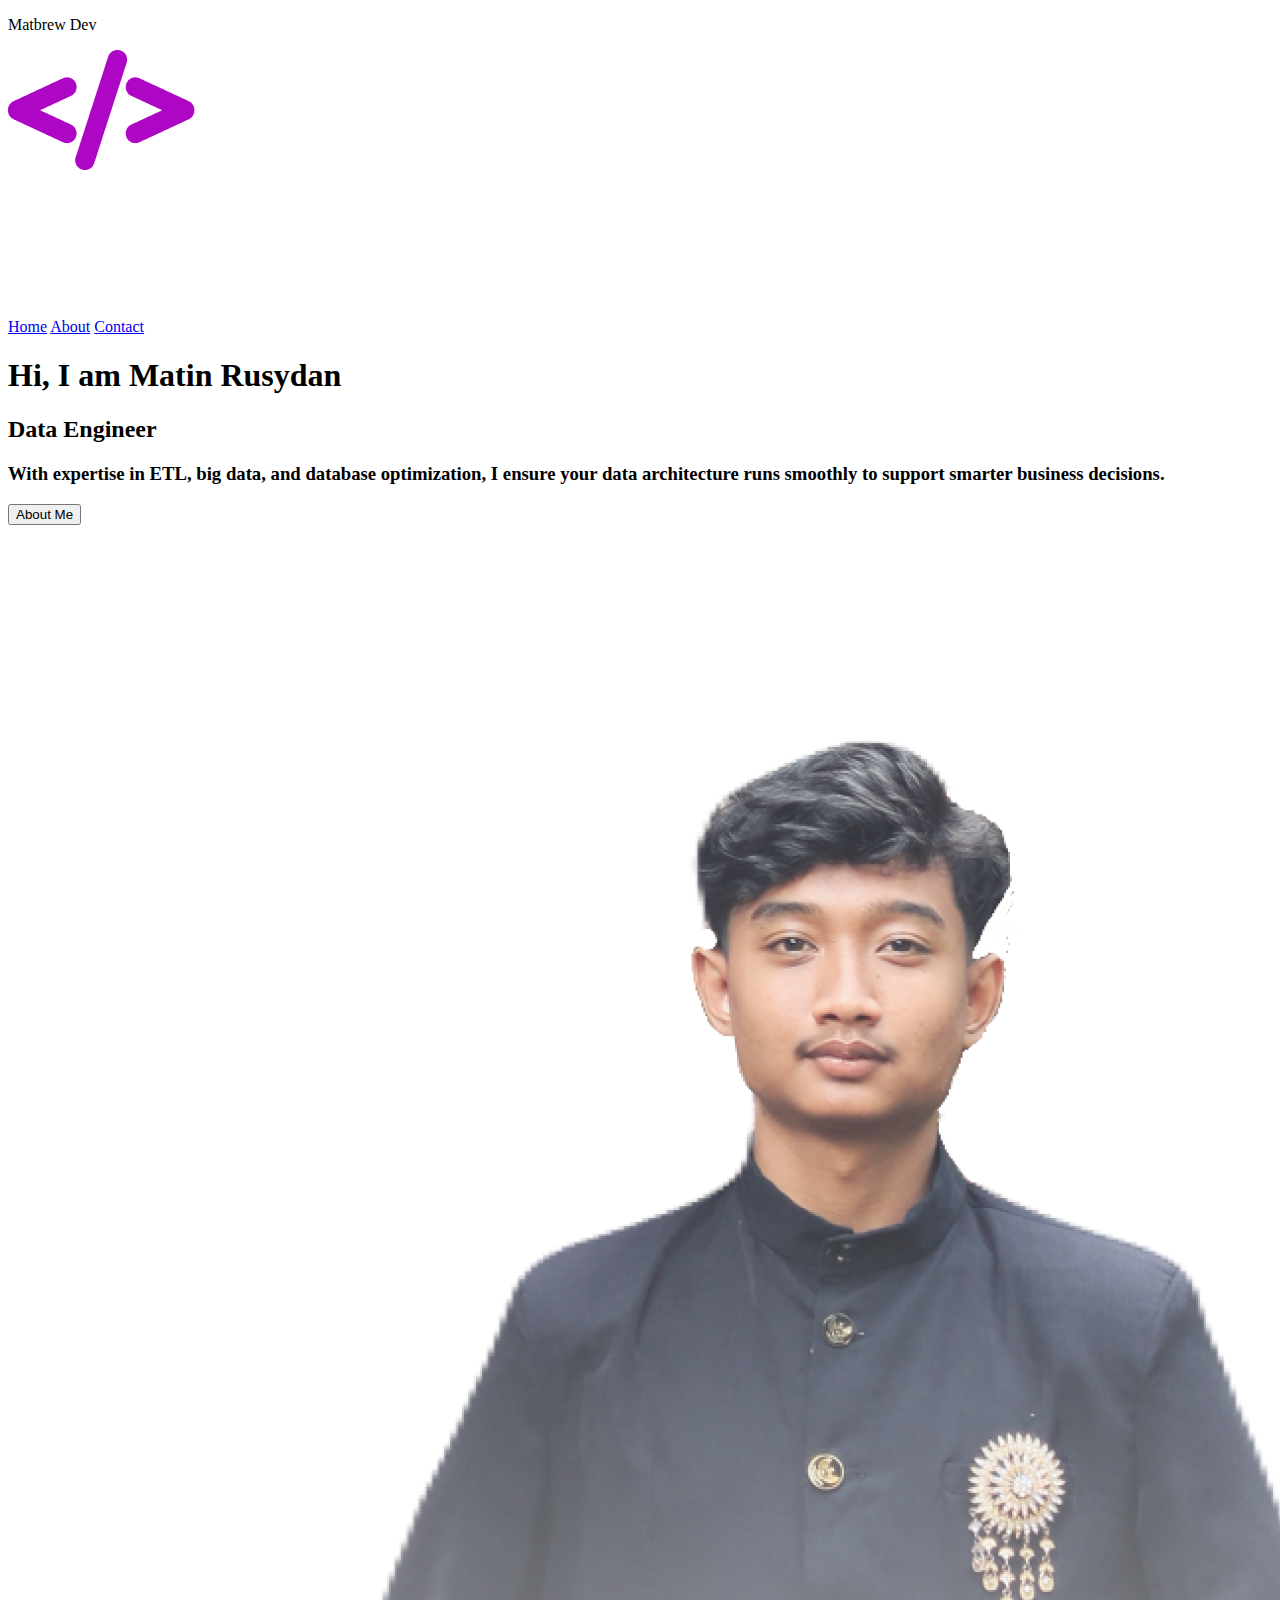
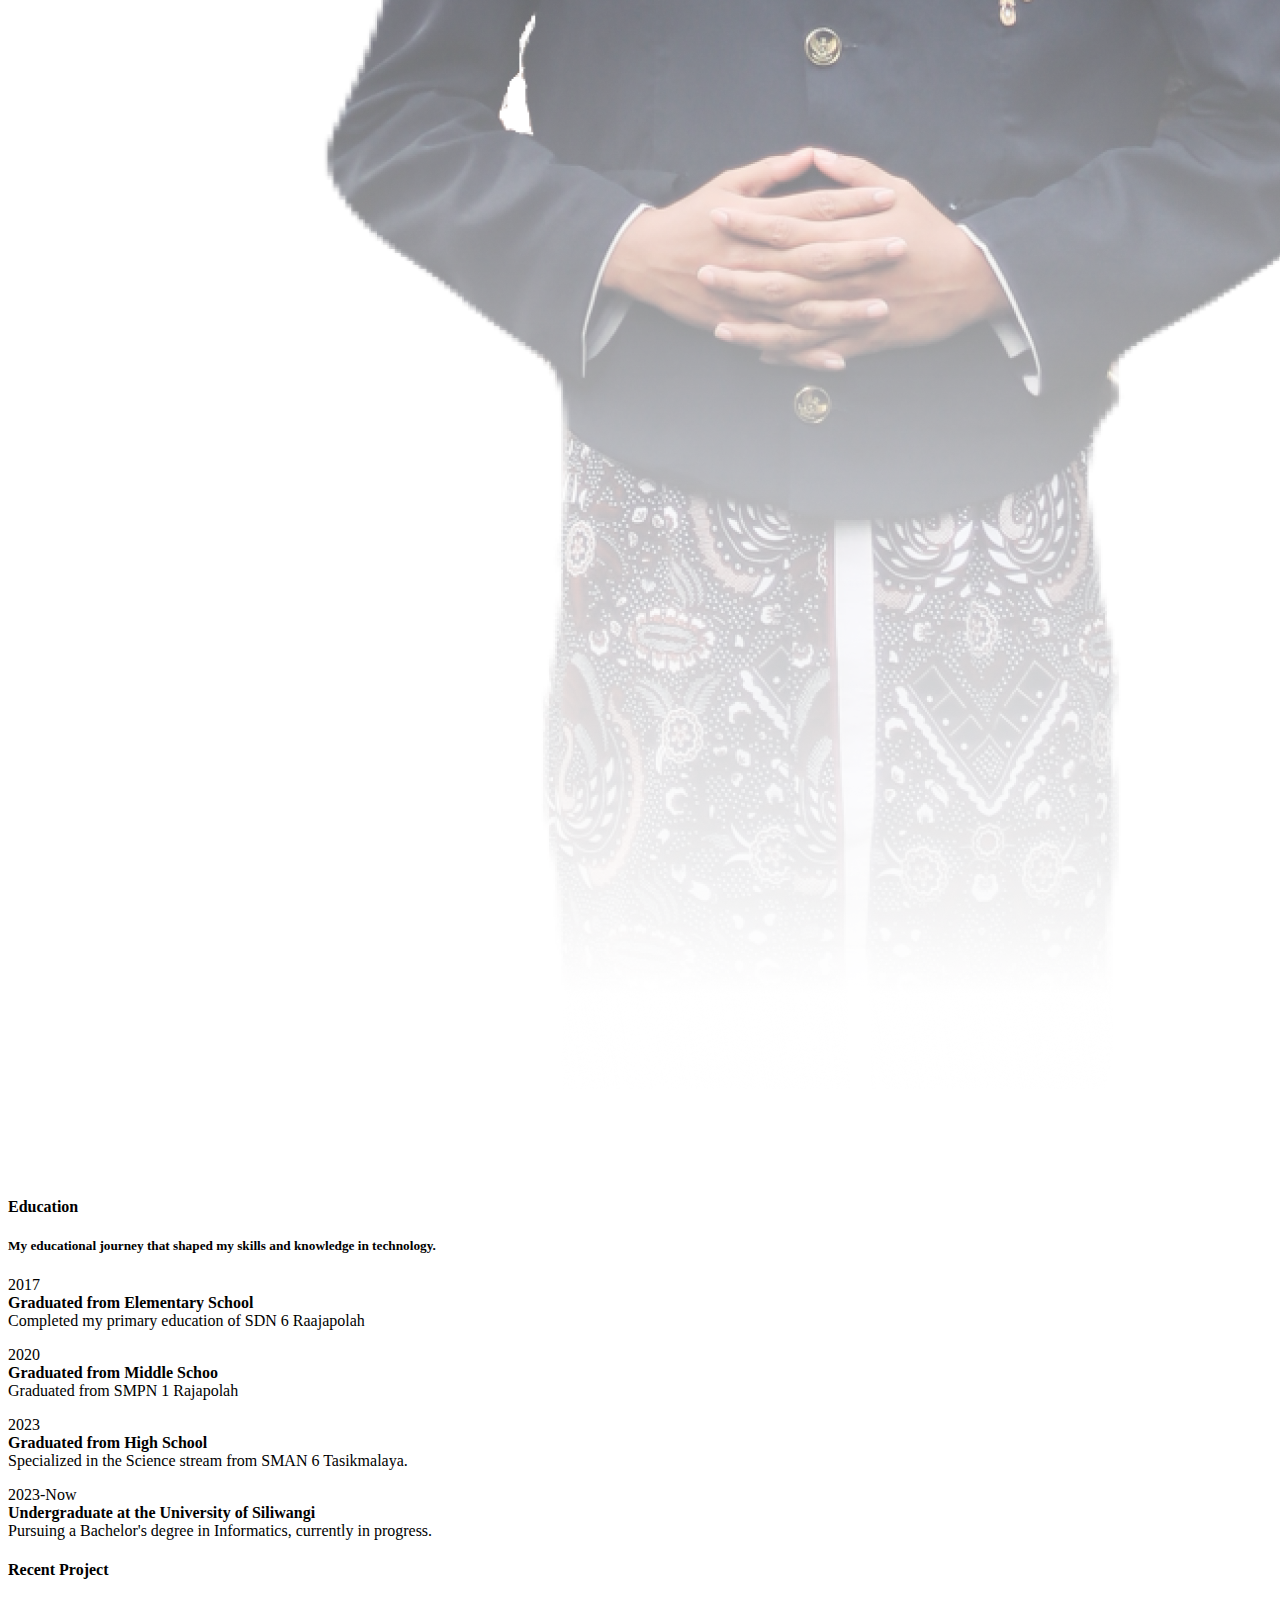
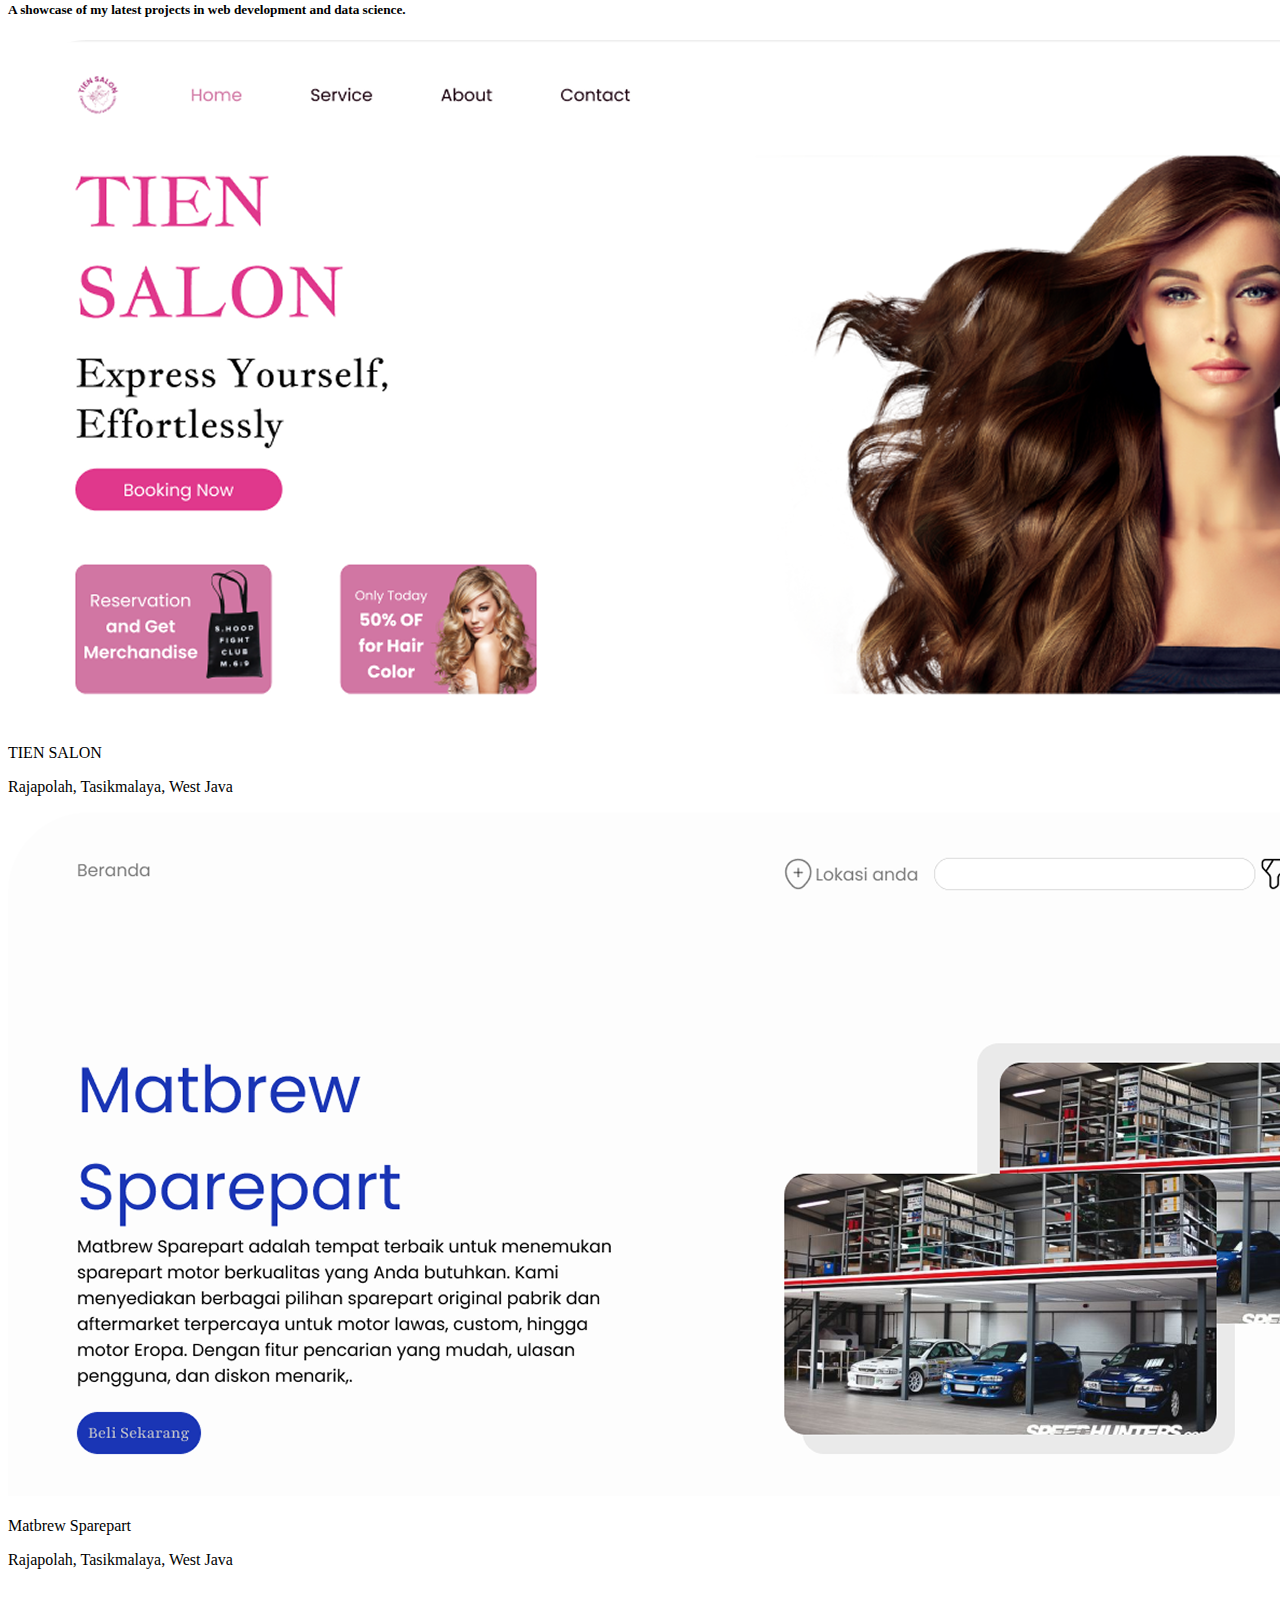
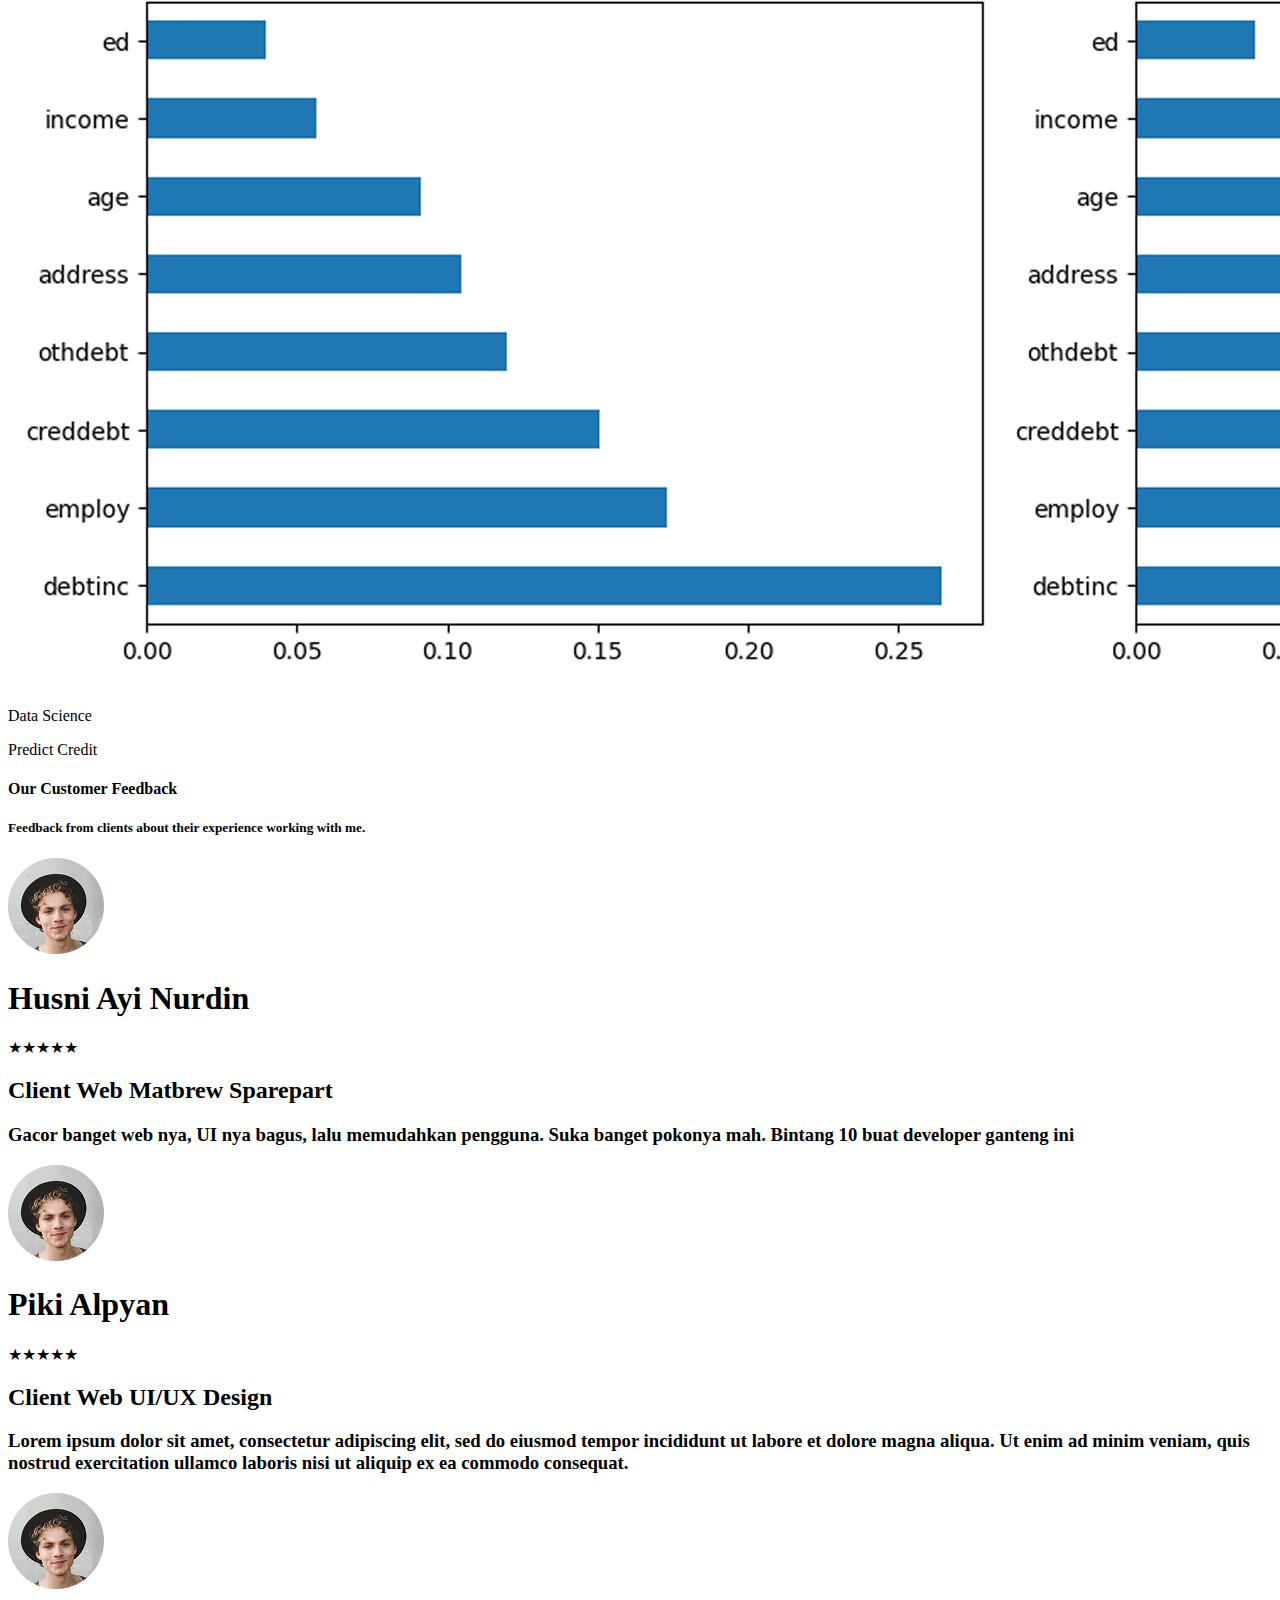
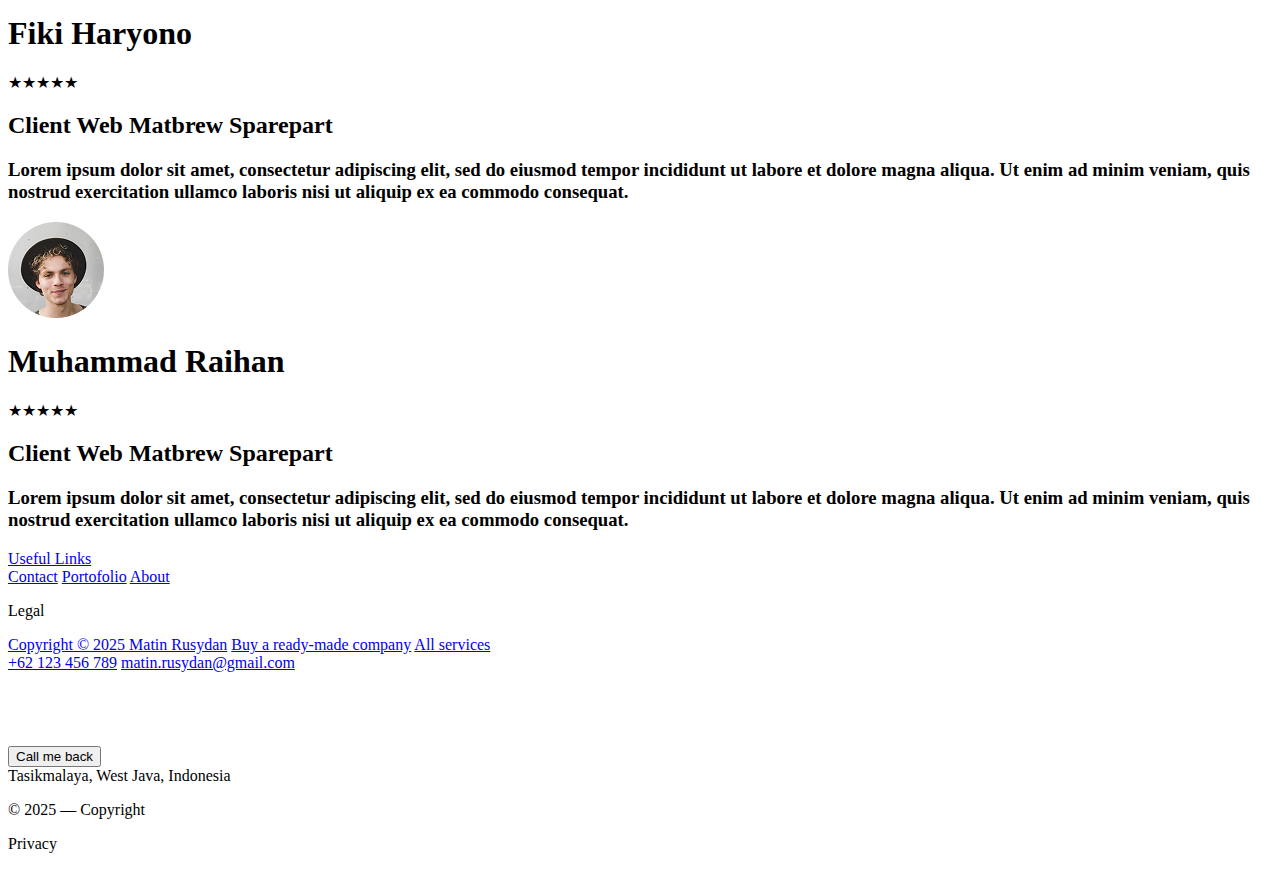
==== index.html @ e17a1af7 "first commit" ====
<!DOCTYPE html>
<html lang="en">
<head>
    <meta charset="UTF-8">
    <meta name="viewport" content="width=device-width, initial-scale=1.0">
    <link rel="stylesheet" href="https://fonts.googleapis.com/css2?family=Poppins:wght@400;500;600&display=swap" />
    <title>Portofolio Matin Rusydan</title>
</head>
<body>
    <nav class="navbar">
        <div class="nav-content">
            <div class="logo-matbrew">
                <p>Matbrew Dev</p>
                <img src="images/matbrew-logo.png" alt="matbrew-logo">
            </div>
            <div class="btn-nav">
                <a href="#hero" class="btn-home">Home</a>
                <a href="#about" class="btn-about">About</a>
                <a href="#footer" class="btn-contact">Contact</a>
                <img src="images/github.png" alt="GitHub">
                </a>
            </div>
        </div>
    </nav>
    <section class="home">
        <div class="home-content">
            <h1>Hi, I am Matin Rusydan</h1>
            <h2>Data Engineer</h2>
            <h3>With expertise in ETL, big data, and database optimization, I ensure your data architecture runs smoothly to support smarter business decisions.</h3>
            <button class="btn-about-me">About Me</button>
        </div>
        <img src="images/foto-matin.png" alt="matin rusydan">
    </section>
    <div class="about">
        <div class="education">
            <h4>Education</h4>
            <h5>My educational journey that shaped my skills and knowledge in technology.</h5>
        </div>
        <div class="sd">
            <p>2017 <br>
            <strong>Graduated from Elementary School</strong> <br>
            Completed my primary education of SDN 6 Raajapolah</p>
    
            <div class="garis-sd">
                <div class="garis-atas">
                    <div class="vector"></div>
                    <div class="eclipse"></div>
                </div>
                <div class="vector"></div>
            </div>
        </div>
        <div class="smp">
            <p>2020 <br>
            <strong>Graduated from Middle Schoo</strong> <br>
            Graduated from SMPN 1 Rajapolah</p>
    
            <div class="garis-sd">
                <div class="garis-atas">
                    <div class="vector"></div>
                    <div class="eclipse"></div>
                </div>
                <div class="vector"></div>
            </div>
        </div>
        <div class="sma">
            <p>2023 <br>
            <strong>Graduated from High School</strong> <br>
            Specialized in the Science stream from SMAN 6 Tasikmalaya.</p>
    
            <div class="garis-sd">
                <div class="garis-atas">
                    <div class="vector"></div>
                    <div class="eclipse"></div>
                </div>
                <div class="vector"></div>
            </div>
        </div>
        <div class="kulilah">
            <p>2023-Now <br>
            <strong>Undergraduate at the University of Siliwangi</strong> <br>
            Pursuing a Bachelor's degree in Informatics, currently in progress.</p>
    
            <div class="garis-sd">
                <div class="garis-atas">
                    <div class="vector"></div>
                    <div class="eclipse"></div>
                </div>
                <div class="vector"></div>
            </div>
        </div>
        <div class="recent-project">
            <h4>Recent Project</h4>
            <h5>A showcase of my latest projects in web development and data science.</h5>
        </div>
        <div class="projects">
            <div class="project-0">
                <img src="images/tien-salon.png" alt="Project Image">
                <div class="nama-project">
                    <p>TIEN SALON</p>
                    <p>Rajapolah, Tasikmalaya, West Java</p>
                </div>
            </div>
            <div class="project-0">
                <img src="images/matbrew-sparepart.png" alt="Project Image">
                <div class="nama-project">
                    <p>Matbrew Sparepart</p>
                    <p>Rajapolah, Tasikmalaya, West Java</p>
                </div>
            </div>
            <div class="project-0">
                <img src="images/data-science.png" alt="Project Image">
                <div class="nama-project">
                    <p>Data Science</p>
                    <p>Predict Credit</p>
                </div>
            </div>
        </div>
        <div class="customer-feedback">
            <h4>Our Customer Feedback</h4>
            <h5>Feedback from clients about their experience working with me.</h5>
        </div>
        <div class="testimoni">
            <div class="testimoni-a">
                <div class="container">
                    <img src="images/avatar.png" alt="Avatar" class="avatar">
                    <div class="text">
                        <div class="nama-user">
                            <h1>Husni Ayi Nurdin</h1>
                            <div class="stars">★★★★★</div>
                        </div>
                        <h2>Client Web Matbrew Sparepart</h2>
                        <h3>Gacor banget web nya, UI nya bagus, lalu memudahkan pengguna. Suka banget pokonya mah. Bintang 10 buat developer ganteng ini</h3>
                    </div>
                </div>
            </div>
            <div class="testimoni-b">
                <div class="container">
                    <img src="images/avatar.png" alt="Avatar" class="avatar">
                    <div class="text">
                        <div class="nama-user">
                            <h1>Piki Alpyan</h1>
                            <div class="stars">★★★★★</div>
                        </div>
                        <h2>Client Web UI/UX Design</h2>
                        <h3>Lorem ipsum dolor sit amet, consectetur adipiscing elit, sed do eiusmod tempor incididunt ut labore et dolore magna aliqua. Ut enim ad minim veniam, quis nostrud exercitation ullamco laboris nisi ut aliquip ex ea commodo consequat. </h3>
                    </div>
                </div>
            </div>
            <div class="testimoni-c">
                <div class="container">
                    <img src="images/avatar.png" alt="Avatar" class="avatar">
                    <div class="text">
                        <div class="nama-user">
                            <h1>Fiki Haryono</h1>
                            <div class="stars">★★★★★</div>
                        </div>
                        <h2>Client Web Matbrew Sparepart</h2>
                        <h3>Lorem ipsum dolor sit amet, consectetur adipiscing elit, sed do eiusmod tempor incididunt ut labore et dolore magna aliqua. Ut enim ad minim veniam, quis nostrud exercitation ullamco laboris nisi ut aliquip ex ea commodo consequat. </h3>
                    </div>
                </div>
            </div>
            <div class="testimoni-d">
                <div class="container">
                    <img src="images/avatar.png" alt="Avatar" class="avatar">
                    <div class="text">
                        <div class="nama-user">
                            <h1>Muhammad Raihan</h1>
                            <div class="stars">★★★★★</div>
                        </div>
                        <h2>Client Web Matbrew Sparepart</h2>
                        <h3>Lorem ipsum dolor sit amet, consectetur adipiscing elit, sed do eiusmod tempor incididunt ut labore et dolore magna aliqua. Ut enim ad minim veniam, quis nostrud exercitation ullamco laboris nisi ut aliquip ex ea commodo consequat. </h3>
                    </div>
                </div>
            </div>
        </div>        
    </div>
    <footer class="foot">
        <div class="top">
            <div class="col-1">
                <div class="useful">
                    <a href="#" class="title">Useful Links</a>
                    <div class="vertical-auto-layout">
                        <a href="#">Contact</a>
                        <a href="#">Portofolio</a>
                        <a href="#">About</a>
                    </div>
                </div>
                <div class="legal">
                    <div class="container-legal">
                        <p class="title">Legal</p>
                        <div class="legal-autolayout-vertical">
                            <a href="#">Copyright © 2025 Matin Rusydan</a>
                            <a href="#">Buy a ready-made company</a>
                            <a href="#">All services</a>
                        </div>
                    </div>
                </div>
            </div>
            <div class="col-2">
                <div class="block">
                    <div class="list">
                        <a href="#">+62 123 456 789</a>
                        <a href="#">matin.rusydan@gmail.com</a>
                    </div>
                    <div class="list-2">
                        <img src="images/whatsapp.png" alt="WhatsApp" class="whatsapp">
                        <img src="images/telegram.png" alt="Telegram" class="telegram">
                    </div>
                </div>
                <div class="block-2">
                    <button class="btn">Call me back</button>
                    <div class="address">Tasikmalaya, West Java, Indonesia</div>
                </div>
            </div>
        </div>
        <div class="bottom">
            <p>© 2025 — Copyright</p>
            <p>Privacy</p>
        </div>
    </footer>
    
</body>
</html>
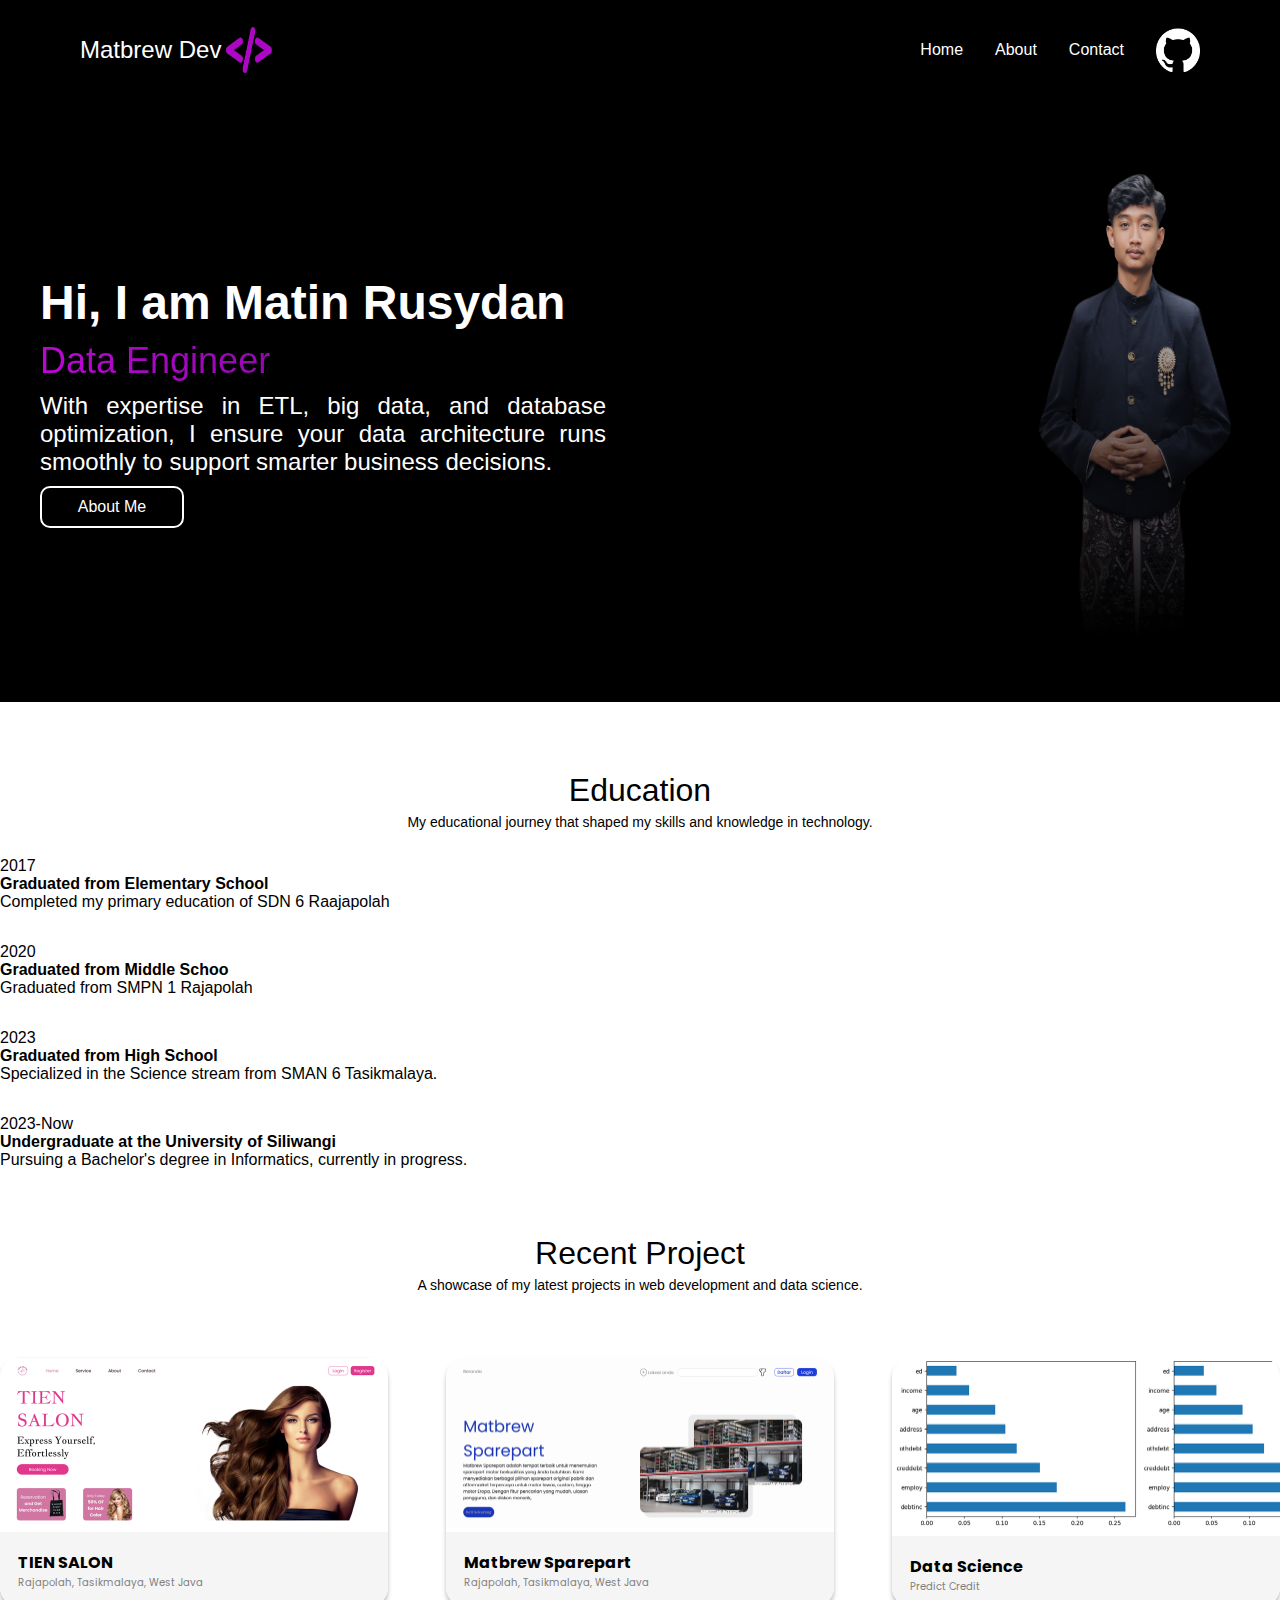
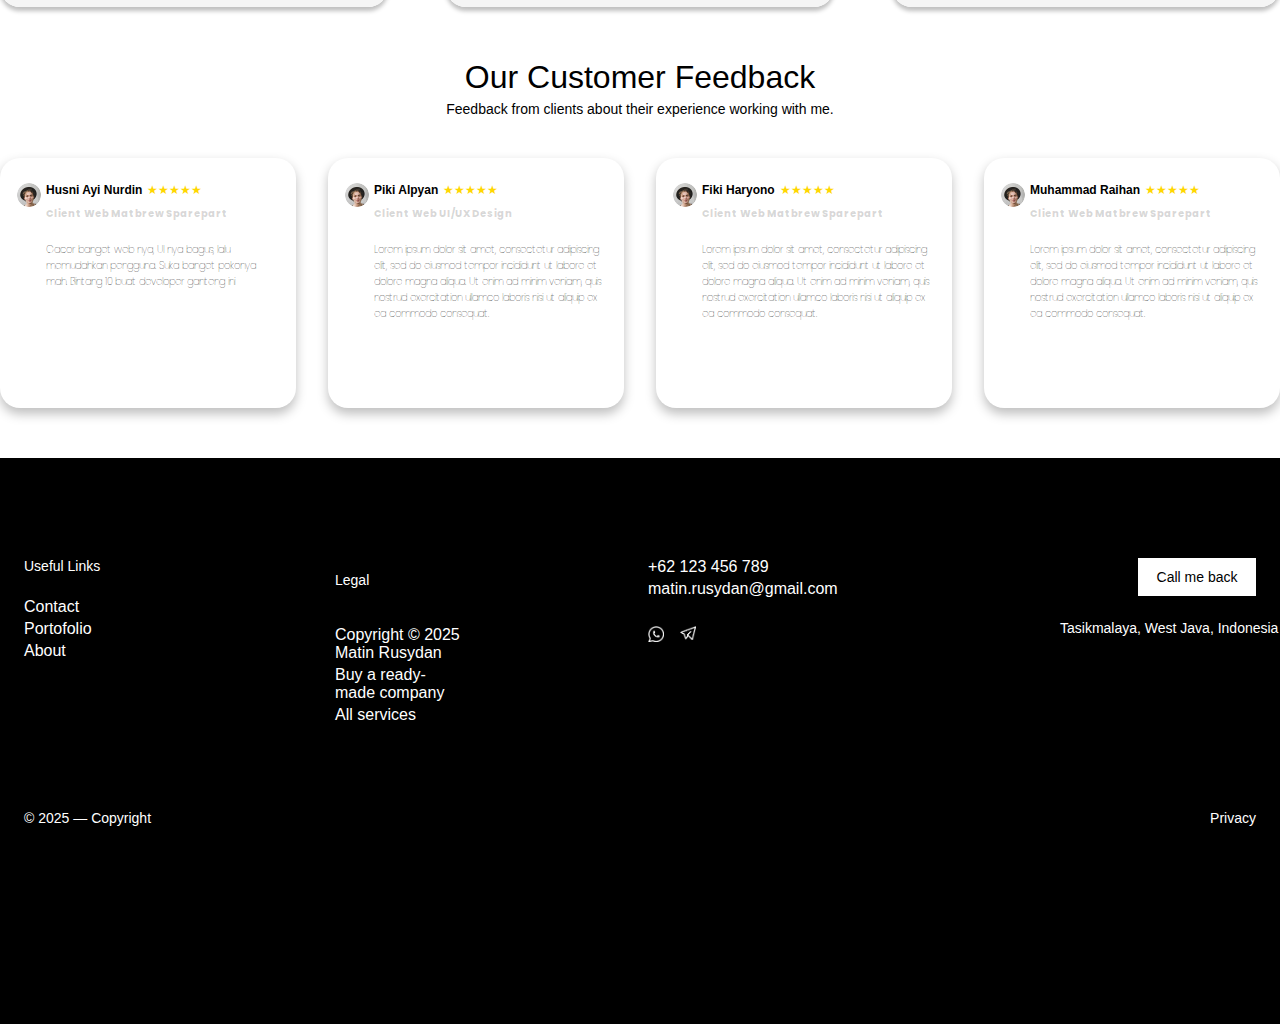
==== commit 0219af52: "Update index.html and CSS files" ====
--- a/index.html
+++ b/index.html
@@ -5,6 +5,7 @@
     <meta name="viewport" content="width=device-width, initial-scale=1.0">
     <link rel="stylesheet" href="https://fonts.googleapis.com/css2?family=Poppins:wght@400;500;600&display=swap" />
     <title>Portofolio Matin Rusydan</title>
+    <link rel="stylesheet" href="css/style.css">
 </head>
 <body>
     <nav class="navbar">
--- a/css/style.css
+++ b/css/style.css
@@ -0,0 +1,814 @@
+body {
+    font-family: 'Poppins', sans-serif;
+    margin: 0;
+    padding: 0;
+    background-color: #000000;
+}
+
+/* Navbar */
+.navbar {
+    width: 100%;
+    height: 100px;
+    display: flex;
+    align-items: center;
+    justify-content: center;
+    background-color: #000000;
+}
+
+/* Navbar Content */
+.nav-content {
+    width: 100%;
+    height: 100px;
+    padding: 0 80px;
+    display: flex;
+    align-items: center;
+    justify-content: space-between;
+}
+
+/* Logo Matbrew */
+.logo-matbrew {
+    display: flex;
+    align-items: center;
+    gap: 5px;
+}
+
+.logo-matbrew p {
+    font-size: 24px;
+    font-weight: 400;
+    color: #ffffff;
+}
+
+.logo-matbrew img {
+    width: 46px;
+    height: 46px;
+}
+
+/* Button Navigation */
+.btn-nav {
+    display: flex;
+    align-items: center;
+    gap: 32px;
+}
+
+/* Style untuk link navbar */
+.btn-nav a {
+    text-decoration: none;
+    font-size: 16px;
+    color: #ffffff;
+    cursor: pointer;
+    transition: color 0.3s;
+}
+
+/* Hover effect */
+.btn-nav a:hover {
+    color: #aaaaaa;
+}
+
+/* GitHub icon */
+.btn-nav img {
+    width: 44px;
+    height: 44px;
+}
+
+/* Hamburger Menu (Default Hidden on Desktop) */
+.hamburger {
+    display: none;
+    flex-direction: column;
+    cursor: pointer;
+    gap: 6px;
+}
+
+.hamburger span {
+    width: 30px;
+    height: 4px;
+    background: white;
+    border-radius: 5px;
+    transition: 0.3s;
+}
+
+/* Responsive Navbar */
+@media screen and (max-width: 768px) {
+    .hamburger {
+        display: flex;
+    }
+
+    .btn-nav {
+        display: none;
+        flex-direction: column;
+        position: absolute;
+        top: 100px;
+        right: 0;
+        width: 100%;
+        background-color: black;
+        padding: 20px;
+        text-align: center;
+    }
+
+    .btn-nav a {
+        display: block;
+        padding: 10px;
+    }
+
+    .btn-nav.active {
+        display: flex;
+    }
+}
+
+/* Section Home */
+.home {
+    width: 100%;
+    height: auto;
+    display: flex;
+    flex-direction: column; /* Stack elements vertically */
+    align-items: center;
+    text-align: center;
+    gap: 20px;
+    padding: 20px;
+}
+
+/* Image Styling */
+.home img {
+    width: 80%;
+    max-width: 300px;
+    height: auto;
+}
+
+/* Home Content */
+.home-content {
+    width: 90%;
+    max-width: 340px;
+    display: flex;
+    flex-direction: column;
+    gap: 10px;
+    align-items: center;
+}
+
+/* H1 Styling */
+.home-content h1 {
+    font-size: 32px;
+    font-weight: 600;
+    color: #FFFFFF;
+    width: 100%;
+    margin: 0;
+}
+
+/* H2 Styling */
+.home-content h2 {
+    font-size: 24px;
+    font-weight: 400;
+    background: linear-gradient(to right, #bc07d4, #540c78);
+    -webkit-background-clip: text;
+    -webkit-text-fill-color: transparent;
+    color: transparent;
+    width: 100%;
+    margin: 0;
+}
+
+/* H3 Styling */
+.home-content h3 {
+    font-size: 14px;
+    font-weight: lighter;
+    color: #FFFFFF;
+    width: 100%;
+    text-align: justify;
+    margin: 0;
+}
+
+/* Button About Me */
+.btn-about-me {
+    width: 144px;
+    height: 42px;
+    background-color: #000000;
+    border: 2px solid #FFFFFF;
+    border-radius: 10px;
+    color: #FFFFFF;
+    font-size: 16px;
+    font-weight: 400;
+    cursor: pointer;
+    transition: all 0.3s ease;
+}
+
+.btn-about-me:hover {
+    background-color: #FFFFFF;
+    color: #000000;
+}
+
+/* Media Query for Larger Screens */
+@media screen and (min-width: 768px) {
+    .home {
+        flex-direction: row;
+        gap: 600px; /* Tambah jarak antara home-content dan img */
+        height: 562px;
+        text-align: left;
+        justify-content: center; /* Tetap di tengah */
+    }
+
+    .home-content {
+        align-items: flex-start;
+        width: 566px;
+    }
+
+    .home-content h1 {
+        font-size: 48px;
+        width: 556px;
+    }
+
+    .home-content h2 {
+        font-size: 36px;
+        width: 566px;
+    }
+
+    .home-content h3 {
+        font-size: 24px;
+        width: 566px;
+    }
+
+    .home img {
+        width: 405px;
+        height: 562px;
+    }
+}
+
+
+
+.about {
+    background-color: #FFFF;
+    width: 100%;
+    height: 100%;
+    display: flex;
+    align-items: flex-start; /* Menjaga elemen tetap di atas */
+    flex-direction: column;
+    padding-top: 20px; /* Atau bisa disesuaikan sesuai kebutuhan */
+    padding-bottom: 100px;
+}
+
+.education {
+    width: 100%;
+    height: 69px;
+    text-align: center;
+    margin-top: 50px;
+}
+
+
+.education h4 {
+    font-size: 32px;
+    font-weight: 500;
+    color: #000000;
+    margin: 0;
+}
+
+.education h5 {
+    font-size: 14px;
+    font-weight: 300;
+    color: #000000;
+    margin: 5px 0 0;
+}
+
+.timeline {
+    position: relative;
+    width: 700px;
+    margin: 0 auto;
+}
+
+
+.line {
+    position: absolute;
+    left: 50%;
+    width: 4px;
+    height: 100%;
+    background-color: black;
+    transform: translateX(-50%);
+}
+
+.event {
+    position: relative;
+    display: flex;
+    align-items: center;
+    margin: 40px 0;
+}
+
+.circle {
+    width: 27px;
+    height: 27px;
+    background-color: black;
+    border-radius: 50%;
+    position: absolute;
+    left: 50%;
+    transform: translateX(-50%);
+}
+
+.event .text {
+    width: 250px;
+    padding: 10px;
+    background: white;
+    border-radius: 5px;
+    box-shadow: 0 0 5px rgba(0, 0, 0, 0.2);
+    position: relative;
+}
+
+.text.left {
+    text-align: right;
+    margin-right: auto;
+    margin-left: calc(50% - 300px); /* Jarak dari tengah sama dengan yang kanan */
+}
+
+.text.right {
+    text-align: left;
+    margin-left: calc(50% + 35px); /* Sama seperti sebelumnya */
+}
+
+/* Responsiveness */
+@media screen and (max-width: 440px) {
+    .timeline {
+        width: 100%;
+        padding: 0 20px;
+    }
+
+    .line {
+        left: 20px; /* Pindahkan garis ke kiri */
+        transform: none;
+    }
+
+    .event {
+        flex-direction: column;
+        align-items: flex-start;
+        margin: 30px 0;
+    }
+
+    .circle {
+        left: 20px; /* Sesuaikan lingkaran dengan garis */
+        transform: none;
+    }
+
+    .text {
+        width: auto;
+        max-width: 80%;
+        margin-left: 50px; /* Memberi jarak dari garis */
+        text-align: left;
+    }
+
+    .text.left,
+    .text.right {
+        margin-left: 50px;
+        margin-right: 0;
+        text-align: left;
+    }
+}
+
+
+.recent-project{
+    width: 100%;
+    height: 69px;
+    text-align: center;
+    margin-top: 50px;
+}
+
+.recent-project h4 {
+    font-size: 32px;
+    font-weight: 500;
+    color: #000000;
+    margin: 0;
+}
+
+.recent-project h5 {
+    font-size: 14px;
+    font-weight: 300;
+    color: #000000;
+    margin: 5px 0 0;
+}
+
+.projects {
+    margin-top: 50px;
+    width: 100%;
+    height: 255px;
+    display: flex;
+    justify-content: center;
+    gap: 58px;
+    align-items: center;
+}
+
+.project-0 {
+    width: 388px;
+    height: 250px;
+    box-shadow: 0px 4px 4px rgba(0, 0, 0, 0.25);
+    border-radius: 20px;
+    overflow: hidden;
+    background: #fff;
+}
+
+.project-0 img {
+    width: 100%;
+    height: auto;
+    border-top-left-radius: 20px;
+    border-top-right-radius: 20px;
+}
+
+.nama-project {
+    width: 388px;
+    height: 79px;
+    text-align: left;
+    padding: 18px;
+    border-bottom-left-radius: 20px;
+    border-bottom-right-radius: 20px;
+    background: #f5f5f5;
+}
+
+.nama-project p {
+    margin: 0;
+    font-family: 'Poppins';
+}
+
+.nama-project p:first-child {
+    font-size: 16px;
+    font-weight: bold;
+}
+
+.nama-project p:last-child {
+    font-size: 10px;
+    color: gray;
+}
+
+/* Responsiveness */
+@media screen and (max-width: 440px) {
+    .projects {
+        flex-direction: column; /* Ubah dari horizontal ke vertikal */
+        gap: 20px; /* Kurangi jarak antar proyek */
+        height: auto;
+    }
+
+    .project-0 {
+        width: 90%; /* Sesuaikan lebar agar lebih responsif */
+        height: auto;
+    }
+
+    .nama-project {
+        width: 100%; /* Pastikan teks menyesuaikan lebar */
+        text-align: center; /* Pusatkan teks untuk tampilan lebih baik */
+    }
+}
+
+
+.customer-feedback{
+    width: 100%;
+    height: 69px;
+    text-align: center;
+    margin-top: 50px;
+}
+
+.customer-feedback h4 {
+    font-size: 32px;
+    font-weight: 500;
+    color: #000000;
+    margin: 0;
+}
+
+.customer-feedback h5 {
+    font-size: 14px;
+    font-weight: 300;
+    color: #000000;
+    margin: 5px 0 0;
+}
+
+.testimoni {
+    margin-top: 30px;
+    width: 100%;
+    height: 200px;
+    display: flex;
+    justify-content: center;
+    gap: 32px;
+}
+.testimoni-a, .testimoni-b, .testimoni-c, .testimoni-d {
+    width: 296px;
+    height: 200px;
+    padding: 25px 0;
+    display: flex;
+    align-items: flex-start;
+    box-shadow: 0px 5.63px 10.32px rgba(0, 0, 0, 0.25);
+    border-radius: 20px;
+}
+.container {
+    width: 296px;
+    height: 95px;
+    display: flex;
+    align-items: flex-start;
+    justify-content: center;
+    gap: 5px;
+}
+.avatar {
+    width: 24px;
+    height: 24px;
+    border-radius: 50%;
+}
+.testimoni .text {
+    width: 233px;
+    height: 95px;
+    display: flex;
+    flex-direction: column;
+    gap: 1px;
+}
+.nama-user {
+    width: 223px;
+    height: 18px;
+    display: flex;
+    align-items: center;
+    justify-content: flex-start;
+    gap: 5px;
+}
+.nama-user h1 {
+    font-size: 12px;
+    font-weight: 600;
+    margin: 0;
+}
+.nama-user .stars {
+    font-size: 12px;
+    color: gold;
+}
+.text h2 {
+    font-size: 10px;
+    font-weight: 800;
+    font-family : 'Poppins';
+    color: hwb(0 0% 100% / 0.155);
+}
+.text h3 {
+    font-size: 10px;
+    font-weight: 100;
+    font-family : 'Poppins';
+}
+
+/* Responsiveness */
+@media screen and (max-width: 440px) {
+    .testimoni {
+        flex-direction: column; /* Ubah dari horizontal ke vertikal */
+        align-items: center; /* Pusatkan elemen */
+        gap: 20px; /* Kurangi jarak antar testimoni */
+        height: auto;
+    }
+
+    .testimoni-a, .testimoni-b, .testimoni-c, .testimoni-d {
+        width: 90%; /* Lebarkan agar lebih responsif */
+        height: auto;
+        padding: 20px;
+    }
+
+    .container {
+        width: 100%; /* Sesuaikan lebar dengan parent */
+        flex-wrap: wrap; /* Biarkan elemen menyesuaikan jika perlu */
+    }
+
+    .text {
+        width: 100%; /* Pastikan teks menyesuaikan lebar */
+    }
+
+    .nama-user {
+        justify-content: center; /* Pusatkan teks nama dan bintang */
+    }
+
+    .text h2, .text h3 {
+        text-align: center; /* Pusatkan teks testimoni */
+    }
+}
+
+
+body {
+    margin: 0;
+    padding: 0;
+    font-family: Arial, sans-serif;
+}
+
+.foot {
+    width: 100%;
+    height: 366px;
+    background: #000000;
+    padding: 100px 0px;
+    display: flex;
+    flex-direction: column;
+    align-items: center;
+    gap: 100px;
+    color: #ffffff;
+}
+
+.top {
+    width: 1232px;
+    height: 152px;
+    display: flex;
+    gap: 16px;
+    align-items: flex-start;
+}
+
+.col-1 {
+    width: 608px;
+    height: 152px;
+    display: flex;
+    gap: 16px;
+    align-items: flex-start;
+}
+
+.useful {
+    width: 295px;
+    height: 112px;
+    display: flex;
+    flex-direction: column;
+    gap: 24px;
+}
+
+.useful .title,
+.legal .title {
+    font-size: 14px;
+    font-weight: 500;
+    color: #ffffff;
+    text-decoration: none;
+}
+
+.vertical-auto-layout {
+    width: 65px;
+    height: 68px;
+    display: flex;
+    flex-direction: column;
+    gap: 4px;
+}
+
+.legal {
+    width: 296px;
+    height: 152px;
+    display: flex;
+    flex-direction: column;
+    gap: 48px;
+}
+
+.container-legal {
+    width: 126px;
+    height: 152px;
+    display: flex;
+    flex-direction: column;
+    gap: 24px;
+}
+
+.legal-autolayout-vertical {
+    width: 126px;
+    height: 106px;
+    display: flex;
+    flex-direction: column;
+    gap: 4px;
+}
+
+.col-2 {
+    width: 608px;
+    height: 88px;
+    display: flex;
+    flex-direction: row; /* Ubah dari column ke row */
+    gap: 16px;
+    align-items: flex-start;
+}
+
+
+.block {
+    width: 296px;
+    height: 88px;
+    display: flex;
+    flex-direction: column;
+    gap: 24px;
+}
+
+.list {
+    width: 296px;
+    height: 44px;
+    display: flex;
+    flex-direction: column;
+    gap: 4px;
+}
+
+.list-2 {
+    width: 56px;
+    height: 20px;
+    display: flex;
+    gap: 16px;
+}
+
+.whatsapp, .telegram {
+    width: 16px;
+    height: 16px;
+}
+
+.telegram {
+    height: 14px;
+}
+
+.block-2 {
+    width: 196px;
+    height: 82px;
+    display: flex;
+    flex-direction: column;
+    gap: 24px;
+    margin-left: auto; /* Memindahkan elemen ke kanan */
+    align-items: flex-end; /* Menjaga kontennya tetap rata kanan */
+}
+
+
+.btn {
+    width: 118px;
+    height: 38px;
+    padding: 8px 16px;
+    background: #ffffff;
+    color: #000000;
+    border: none;
+    cursor: pointer;
+    font-size: 14px;
+}
+
+.address {
+    width: 296px;
+    height: 20px;
+    font-size: 14px;
+    margin-left: auto;
+}
+
+.bottom {
+    width: 100%; /* Ubah dari width tetap menjadi 100% */
+    max-width: 1232px; /* Agar tetap tidak terlalu lebar */
+    height: 16px;
+    display: flex;
+    justify-content: space-between;
+    align-items: center;
+    color: #ffffff;
+    font-size: 14px;
+    padding: 0 16px; /* Beri padding agar tidak mepet ke sisi */
+    margin: 0 auto; /* Pusatkan elemen */
+}
+
+
+a {
+    color: #FFF;  /* Mengubah warna teks menjadi putih */
+    text-decoration: none; /* Menghilangkan underline */
+}
+
+a:hover {
+    color: #ddd; /* Opsional: warna lebih terang saat hover */
+}
+
+.foot a {
+    color: #FFF;
+    text-decoration: none;
+}
+
+.foot a:hover {
+    color: #ddd;
+}
+
+@media screen and (max-width: 440px) {
+    .foot {
+        height: auto; /* Biarkan tinggi menyesuaikan konten */
+        padding: 50px 16px; /* Kurangi padding agar tidak terlalu besar */
+        gap: 50px; /* Kurangi jarak antar elemen */
+    }
+
+    .top {
+        width: 100%;
+        flex-direction: column; /* Ubah dari horizontal ke vertikal */
+        align-items: center; /* Pusatkan elemen */
+        text-align: center; /* Buat teks berada di tengah */
+        height: auto;
+        gap: 32px; /* Beri jarak antar elemen */
+    }
+
+    .col-1, .col-2 {
+        width: 100%;
+        flex-direction: column;
+        align-items: center;
+        text-align: center;
+    }
+
+    .useful, .legal, .block, .block-2 {
+        width: 100%;
+        align-items: center;
+    }
+
+    .legal {
+        height: auto;
+        gap: 24px;
+    }
+
+    .container-legal {
+        width: 100%;
+        height: auto;
+        align-items: center;
+    }
+
+    .list-2 {
+        justify-content: center;
+    }
+
+    .block-2 {
+        margin-left: 0; /* Hapus margin-left agar tetap di tengah */
+        align-items: center;
+    }
+
+    .bottom {
+        flex-direction: column; /* Ubah ke vertikal */
+        text-align: center;
+        gap: 8px;
+        height: auto;
+        padding: 16px 0;
+    }
+}
+
+
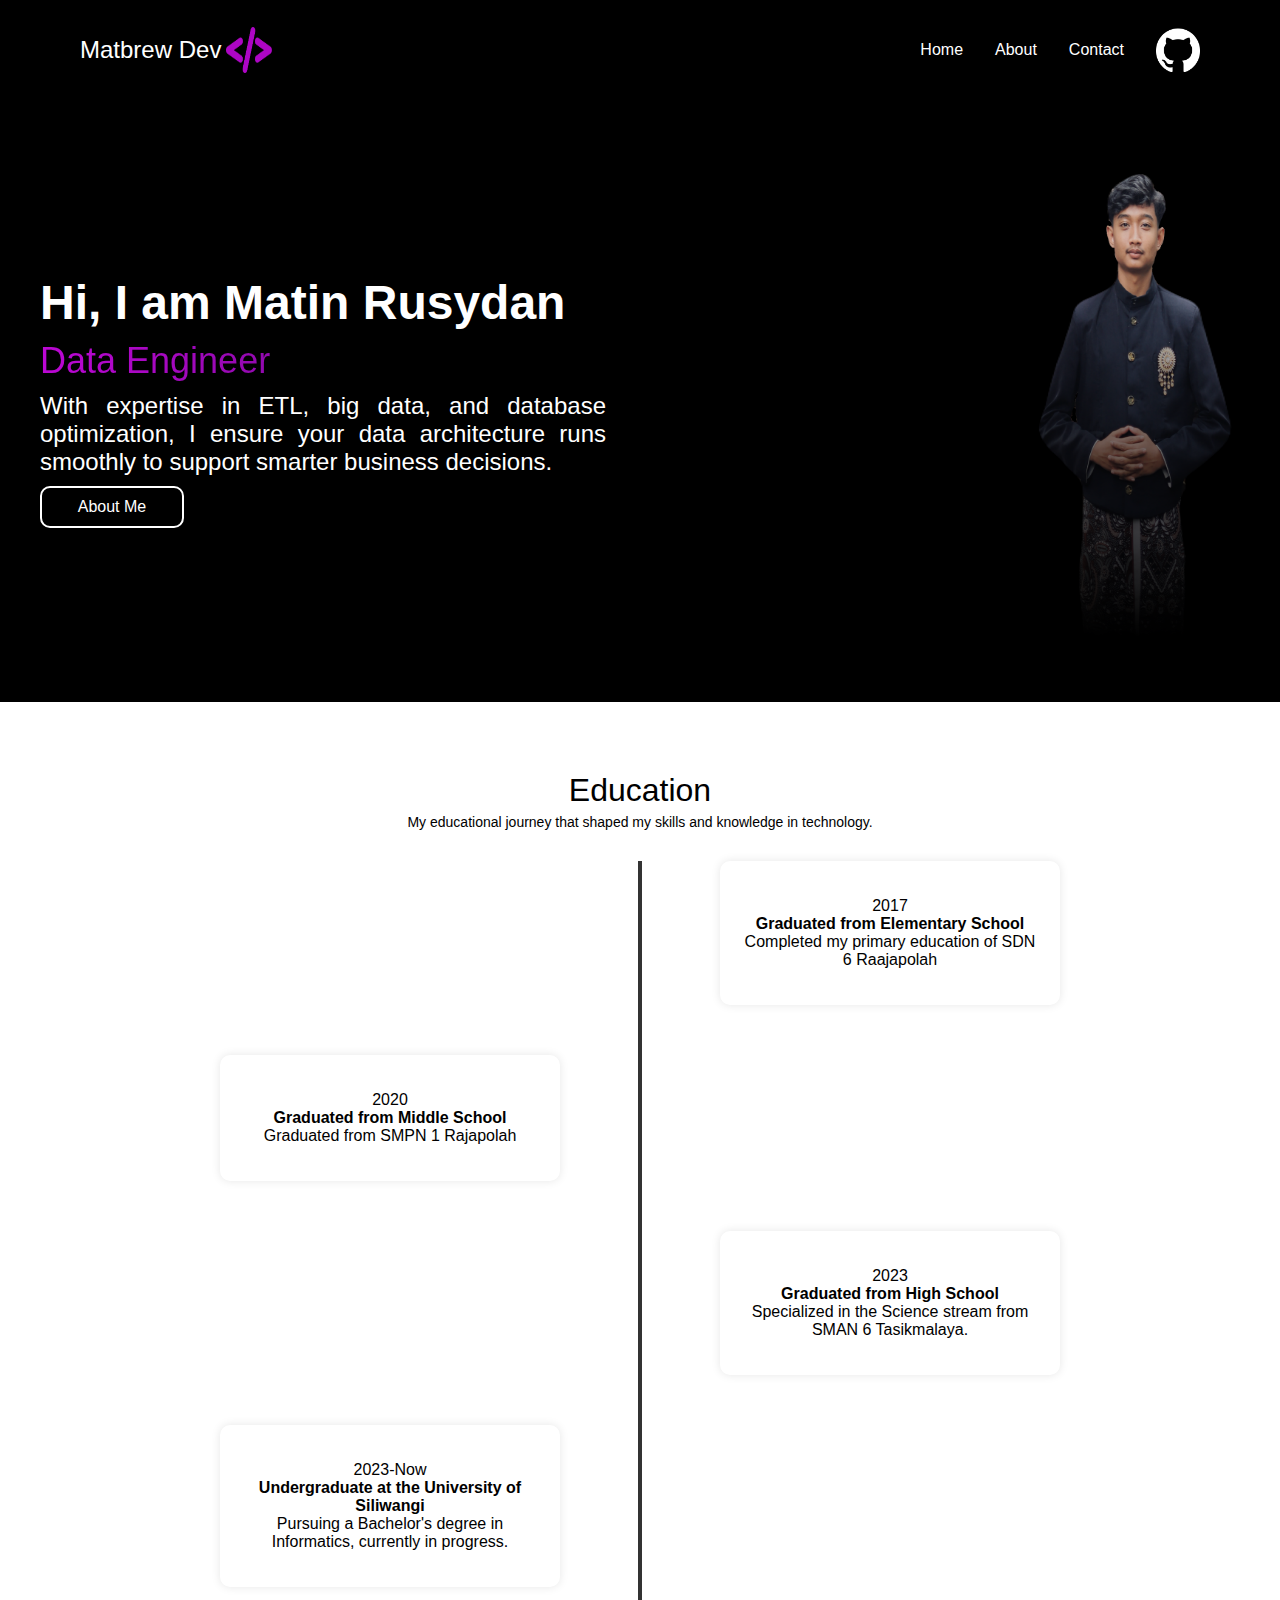
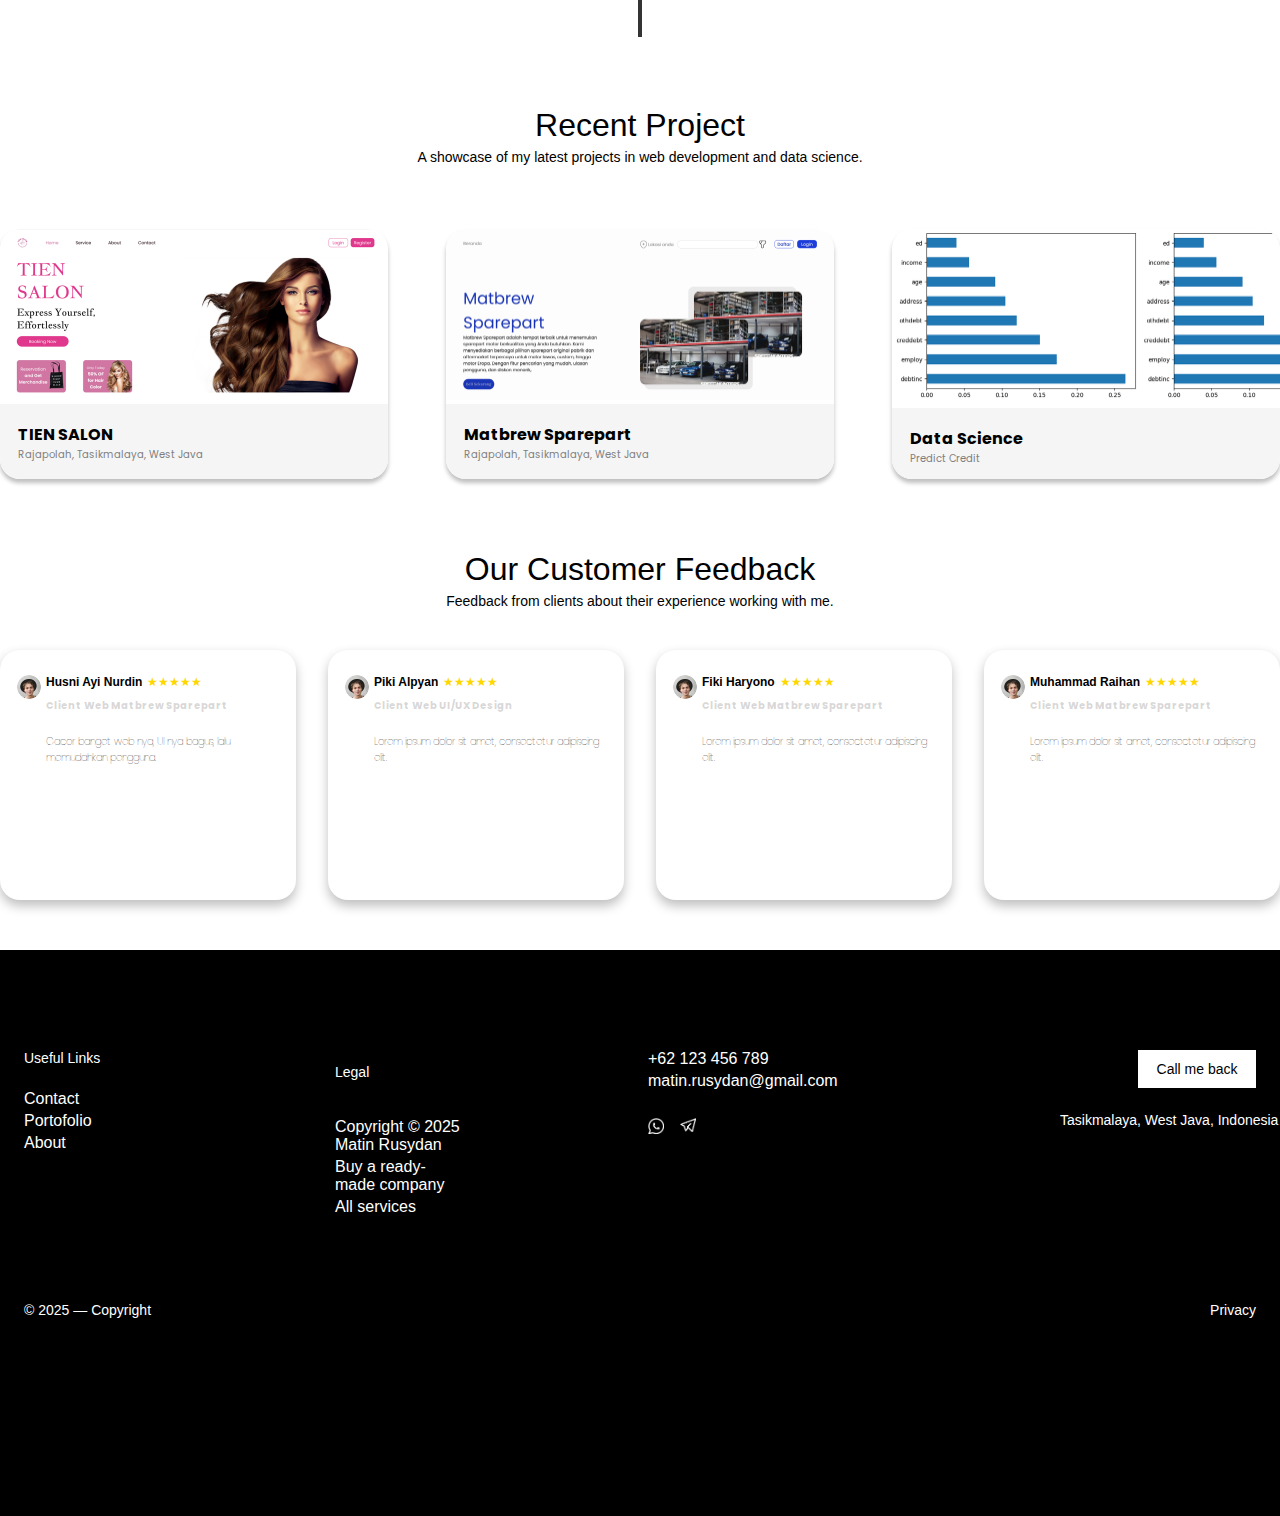
==== commit 95eee3ec: "Update about section, add script.js, and modify style.css" ====
--- a/index.html
+++ b/index.html
@@ -37,58 +37,60 @@
             <h4>Education</h4>
             <h5>My educational journey that shaped my skills and knowledge in technology.</h5>
         </div>
-        <div class="sd">
-            <p>2017 <br>
-            <strong>Graduated from Elementary School</strong> <br>
-            Completed my primary education of SDN 6 Raajapolah</p>
-    
-            <div class="garis-sd">
-                <div class="garis-atas">
-                    <div class="vector"></div>
-                    <div class="eclipse"></div>
-                </div>
-                <div class="vector"></div>
-            </div>
-        </div>
-        <div class="smp">
-            <p>2020 <br>
-            <strong>Graduated from Middle Schoo</strong> <br>
-            Graduated from SMPN 1 Rajapolah</p>
-    
-            <div class="garis-sd">
-                <div class="garis-atas">
-                    <div class="vector"></div>
-                    <div class="eclipse"></div>
-                </div>
-                <div class="vector"></div>
-            </div>
-        </div>
-        <div class="sma">
-            <p>2023 <br>
-            <strong>Graduated from High School</strong> <br>
-            Specialized in the Science stream from SMAN 6 Tasikmalaya.</p>
-    
-            <div class="garis-sd">
-                <div class="garis-atas">
-                    <div class="vector"></div>
-                    <div class="eclipse"></div>
-                </div>
-                <div class="vector"></div>
-            </div>
-        </div>
-        <div class="kulilah">
-            <p>2023-Now <br>
-            <strong>Undergraduate at the University of Siliwangi</strong> <br>
-            Pursuing a Bachelor's degree in Informatics, currently in progress.</p>
-    
-            <div class="garis-sd">
-                <div class="garis-atas">
-                    <div class="vector"></div>
-                    <div class="eclipse"></div>
-                </div>
-                <div class="vector"></div>
-            </div>
-        </div>
+        <div class="timeline">
+            <div class="sd">
+                <p>2017 <br>
+                    <strong>Graduated from Elementary School</strong> <br>
+                    Completed my primary education of SDN 6 Raajapolah</p>
+                <div class="garis-sd">
+                    <div class="garis-atas">
+                        <div class="vector"></div>
+                        <div class="eclipse"></div>
+                    </div>
+                    <div class="vector"></div>
+                </div>
+            </div>
+    
+            <div class="smp">
+                <p>2020 <br>
+                    <strong>Graduated from Middle School</strong> <br>
+                    Graduated from SMPN 1 Rajapolah</p>
+                <div class="garis-sd">
+                    <div class="garis-atas">
+                        <div class="vector"></div>
+                        <div class="eclipse"></div>
+                    </div>
+                    <div class="vector"></div>
+                </div>
+            </div>
+    
+            <div class="sma">
+                <p>2023 <br>
+                    <strong>Graduated from High School</strong> <br>
+                    Specialized in the Science stream from SMAN 6 Tasikmalaya.</p>
+                <div class="garis-sd">
+                    <div class="garis-atas">
+                        <div class="vector"></div>
+                        <div class="eclipse"></div>
+                    </div>
+                    <div class="vector"></div>
+                </div>
+            </div>
+    
+            <div class="kuliah">
+                <p>2023-Now <br>
+                    <strong>Undergraduate at the University of Siliwangi</strong> <br>
+                    Pursuing a Bachelor's degree in Informatics, currently in progress.</p>
+                <div class="garis-sd">
+                    <div class="garis-atas">
+                        <div class="vector"></div>
+                        <div class="eclipse"></div>
+                    </div>
+                    <div class="vector"></div>
+                </div>
+            </div>
+        </div>
+    
         <div class="recent-project">
             <h4>Recent Project</h4>
             <h5>A showcase of my latest projects in web development and data science.</h5>
@@ -116,6 +118,7 @@
                 </div>
             </div>
         </div>
+    
         <div class="customer-feedback">
             <h4>Our Customer Feedback</h4>
             <h5>Feedback from clients about their experience working with me.</h5>
@@ -130,7 +133,7 @@
                             <div class="stars">★★★★★</div>
                         </div>
                         <h2>Client Web Matbrew Sparepart</h2>
-                        <h3>Gacor banget web nya, UI nya bagus, lalu memudahkan pengguna. Suka banget pokonya mah. Bintang 10 buat developer ganteng ini</h3>
+                        <h3>Gacor banget web nya, UI nya bagus, lalu memudahkan pengguna.</h3>
                     </div>
                 </div>
             </div>
@@ -143,7 +146,7 @@
                             <div class="stars">★★★★★</div>
                         </div>
                         <h2>Client Web UI/UX Design</h2>
-                        <h3>Lorem ipsum dolor sit amet, consectetur adipiscing elit, sed do eiusmod tempor incididunt ut labore et dolore magna aliqua. Ut enim ad minim veniam, quis nostrud exercitation ullamco laboris nisi ut aliquip ex ea commodo consequat. </h3>
+                        <h3>Lorem ipsum dolor sit amet, consectetur adipiscing elit.</h3>
                     </div>
                 </div>
             </div>
@@ -156,7 +159,7 @@
                             <div class="stars">★★★★★</div>
                         </div>
                         <h2>Client Web Matbrew Sparepart</h2>
-                        <h3>Lorem ipsum dolor sit amet, consectetur adipiscing elit, sed do eiusmod tempor incididunt ut labore et dolore magna aliqua. Ut enim ad minim veniam, quis nostrud exercitation ullamco laboris nisi ut aliquip ex ea commodo consequat. </h3>
+                        <h3>Lorem ipsum dolor sit amet, consectetur adipiscing elit.</h3>
                     </div>
                 </div>
             </div>
@@ -169,11 +172,11 @@
                             <div class="stars">★★★★★</div>
                         </div>
                         <h2>Client Web Matbrew Sparepart</h2>
-                        <h3>Lorem ipsum dolor sit amet, consectetur adipiscing elit, sed do eiusmod tempor incididunt ut labore et dolore magna aliqua. Ut enim ad minim veniam, quis nostrud exercitation ullamco laboris nisi ut aliquip ex ea commodo consequat. </h3>
-                    </div>
-                </div>
-            </div>
-        </div>        
+                        <h3>Lorem ipsum dolor sit amet, consectetur adipiscing elit.</h3>
+                    </div>
+                </div>
+            </div>
+        </div>
     </div>
     <footer class="foot">
         <div class="top">
@@ -219,6 +222,6 @@
             <p>Privacy</p>
         </div>
     </footer>
-    
+    <script src="script.js"></script>
 </body>
 </html>--- a/css/style.css
+++ b/css/style.css
@@ -87,39 +87,70 @@
 }
 
 /* Responsive Navbar */
-@media screen and (max-width: 768px) {
-    .hamburger {
-        display: flex;
-    }
-
-    .btn-nav {
-        display: none;
+@media screen and (max-width: 440px) {
+    .foot {
+        height: auto; 
+        padding: 50px 16px; 
+        gap: 50px; 
+    }
+
+    .top {
+        width: 100%;
+        flex-direction: column; 
+        align-items: center; 
+        text-align: center; 
+        height: auto;
+        gap: 32px; 
+    }
+
+    .col-1, .col-2 {
+        width: 100%;
         flex-direction: column;
-        position: absolute;
-        top: 100px;
-        right: 0;
+        align-items: center;
+        text-align: center;
+    }
+
+    .useful, .legal, .block, .block-2 {
         width: 100%;
-        background-color: black;
-        padding: 20px;
+        align-items: center;
+    }
+
+    .legal {
+        height: auto;
+        gap: 24px;
+    }
+
+    .container-legal {
+        width: 100%;
+        height: auto;
+        align-items: center;
+    }
+
+    .list-2 {
+        justify-content: center;
+    }
+
+    .block-2 {
+        margin-left: 0; 
+        align-items: center;
+    }
+
+    .bottom {
+        flex-direction: column;
         text-align: center;
-    }
-
-    .btn-nav a {
-        display: block;
-        padding: 10px;
-    }
-
-    .btn-nav.active {
-        display: flex;
-    }
-}
+        gap: 8px;
+        height: auto;
+        padding: 16px 0;
+    }
+}
+
 
 /* Section Home */
 .home {
     width: 100%;
     height: auto;
     display: flex;
-    flex-direction: column; /* Stack elements vertically */
+    flex-direction: column; 
     align-items: center;
     text-align: center;
     gap: 20px;
@@ -193,14 +224,14 @@
     color: #000000;
 }
 
-/* Media Query for Larger Screens */
+
 @media screen and (min-width: 768px) {
     .home {
         flex-direction: row;
-        gap: 600px; /* Tambah jarak antara home-content dan img */
+        gap: 600px; 
         height: 562px;
         text-align: left;
-        justify-content: center; /* Tetap di tengah */
+        justify-content: center; 
     }
 
     .home-content {
@@ -236,9 +267,9 @@
     width: 100%;
     height: 100%;
     display: flex;
-    align-items: flex-start; /* Menjaga elemen tetap di atas */
-    flex-direction: column;
-    padding-top: 20px; /* Atau bisa disesuaikan sesuai kebutuhan */
+    align-items: flex-start; 
+    flex-direction: column;
+    padding-top: 20px; 
     padding-bottom: 100px;
 }
 
@@ -264,7 +295,58 @@
     margin: 5px 0 0;
 }
 
+
+
 .timeline {
+    display: flex;
+    flex-direction: column;
+    align-items: center;
+    position: relative;
+    margin: 20px auto;
+}
+
+.timeline::before {
+    content: '';
+    position: absolute;
+    width: 4px;
+    background-color: #333;
+    top: 0;
+    bottom: 0;
+    left: 50%;
+    transform: translateX(-50%);
+}
+
+/* SD dan SMA */
+.sd, .sma {
+    background: #fff;
+    padding: 20px;
+    border-radius: 10px;
+    box-shadow: 0 0 10px rgba(0, 0, 0, 0.1);
+    width: 300px;
+    position: relative;
+    margin-bottom: 50px;
+    text-align: center;
+    margin-left: 500px;
+}
+
+/* SMP dan Kuliah */
+.smp, .kuliah {
+    background: #fff;
+    padding: 20px;
+    border-radius: 10px;
+    box-shadow: 0 0 10px rgba(0, 0, 0, 0.1);
+    width: 300px;
+    position: relative;
+    margin-bottom: 50px;
+    text-align: center;
+    margin-right: 500px;
+}
+
+
+
+
+
+/* .timeline {
     position: relative;
     width: 700px;
     margin: 0 auto;
@@ -309,13 +391,13 @@
 .text.left {
     text-align: right;
     margin-right: auto;
-    margin-left: calc(50% - 300px); /* Jarak dari tengah sama dengan yang kanan */
+    margin-left: calc(50% - 300px); 
 }
 
 .text.right {
     text-align: left;
-    margin-left: calc(50% + 35px); /* Sama seperti sebelumnya */
-}
+    margin-left: calc(50% + 35px); 
+} */
 
 /* Responsiveness */
 @media screen and (max-width: 440px) {
@@ -325,7 +407,7 @@
     }
 
     .line {
-        left: 20px; /* Pindahkan garis ke kiri */
+        left: 20px; 
         transform: none;
     }
 
@@ -336,14 +418,14 @@
     }
 
     .circle {
-        left: 20px; /* Sesuaikan lingkaran dengan garis */
+        left: 20px; 
         transform: none;
     }
 
     .text {
         width: auto;
         max-width: 80%;
-        margin-left: 50px; /* Memberi jarak dari garis */
+        margin-left: 50px; 
         text-align: left;
     }
 
@@ -382,9 +464,13 @@
     width: 100%;
     height: 255px;
     display: flex;
-    justify-content: center;
+    justify-content: center; 
     gap: 58px;
     align-items: center;
+    overflow-x: auto;  
+    scroll-behavior: smooth; 
+    padding-bottom: 20px; 
+    white-space: nowrap; 
 }
 
 .project-0 {
@@ -394,6 +480,7 @@
     border-radius: 20px;
     overflow: hidden;
     background: #fff;
+    transition: transform 0.3s ease; 
 }
 
 .project-0 img {
@@ -431,19 +518,22 @@
 /* Responsiveness */
 @media screen and (max-width: 440px) {
     .projects {
-        flex-direction: column; /* Ubah dari horizontal ke vertikal */
-        gap: 20px; /* Kurangi jarak antar proyek */
-        height: auto;
+        flex-direction: column; 
+        gap: 20px; 
+        height: auto;
+        justify-content: center; 
+        align-items: center; 
     }
 
     .project-0 {
-        width: 90%; /* Sesuaikan lebar agar lebih responsif */
-        height: auto;
+        width: 90%; 
+        height: auto;
+        margin: 0 auto; 
     }
 
     .nama-project {
-        width: 100%; /* Pastikan teks menyesuaikan lebar */
-        text-align: center; /* Pusatkan teks untuk tampilan lebih baik */
+        width: 100%; 
+        text-align: center; 
     }
 }
 
@@ -569,6 +659,8 @@
 }
 
 
+
+
 body {
     margin: 0;
     padding: 0;
@@ -699,8 +791,8 @@
     display: flex;
     flex-direction: column;
     gap: 24px;
-    margin-left: auto; /* Memindahkan elemen ke kanan */
-    align-items: flex-end; /* Menjaga kontennya tetap rata kanan */
+    margin-left: auto; 
+    align-items: flex-end; 
 }
 
 
@@ -723,26 +815,26 @@
 }
 
 .bottom {
-    width: 100%; /* Ubah dari width tetap menjadi 100% */
-    max-width: 1232px; /* Agar tetap tidak terlalu lebar */
+    width: 100%; 
+    max-width: 1232px; 
     height: 16px;
     display: flex;
     justify-content: space-between;
     align-items: center;
     color: #ffffff;
     font-size: 14px;
-    padding: 0 16px; /* Beri padding agar tidak mepet ke sisi */
-    margin: 0 auto; /* Pusatkan elemen */
+    padding: 0 16px; 
+    margin: 0 auto; 
 }
 
 
 a {
-    color: #FFF;  /* Mengubah warna teks menjadi putih */
-    text-decoration: none; /* Menghilangkan underline */
+    color: #FFF; 
+    text-decoration: none; 
 }
 
 a:hover {
-    color: #ddd; /* Opsional: warna lebih terang saat hover */
+    color: #ddd; 
 }
 
 .foot a {
@@ -756,18 +848,18 @@
 
 @media screen and (max-width: 440px) {
     .foot {
-        height: auto; /* Biarkan tinggi menyesuaikan konten */
-        padding: 50px 16px; /* Kurangi padding agar tidak terlalu besar */
-        gap: 50px; /* Kurangi jarak antar elemen */
+        height: auto; 
+        padding: 50px 16px; 
+        gap: 50px; 
     }
 
     .top {
         width: 100%;
-        flex-direction: column; /* Ubah dari horizontal ke vertikal */
-        align-items: center; /* Pusatkan elemen */
-        text-align: center; /* Buat teks berada di tengah */
-        height: auto;
-        gap: 32px; /* Beri jarak antar elemen */
+        flex-direction: column;
+        align-items: center; 
+        text-align: center; 
+        height: auto;
+        gap: 32px; 
     }
 
     .col-1, .col-2 {
@@ -798,12 +890,12 @@
     }
 
     .block-2 {
-        margin-left: 0; /* Hapus margin-left agar tetap di tengah */
+        margin-left: 0; 
         align-items: center;
     }
 
     .bottom {
-        flex-direction: column; /* Ubah ke vertikal */
+        flex-direction: column; 
         text-align: center;
         gap: 8px;
         height: auto;
